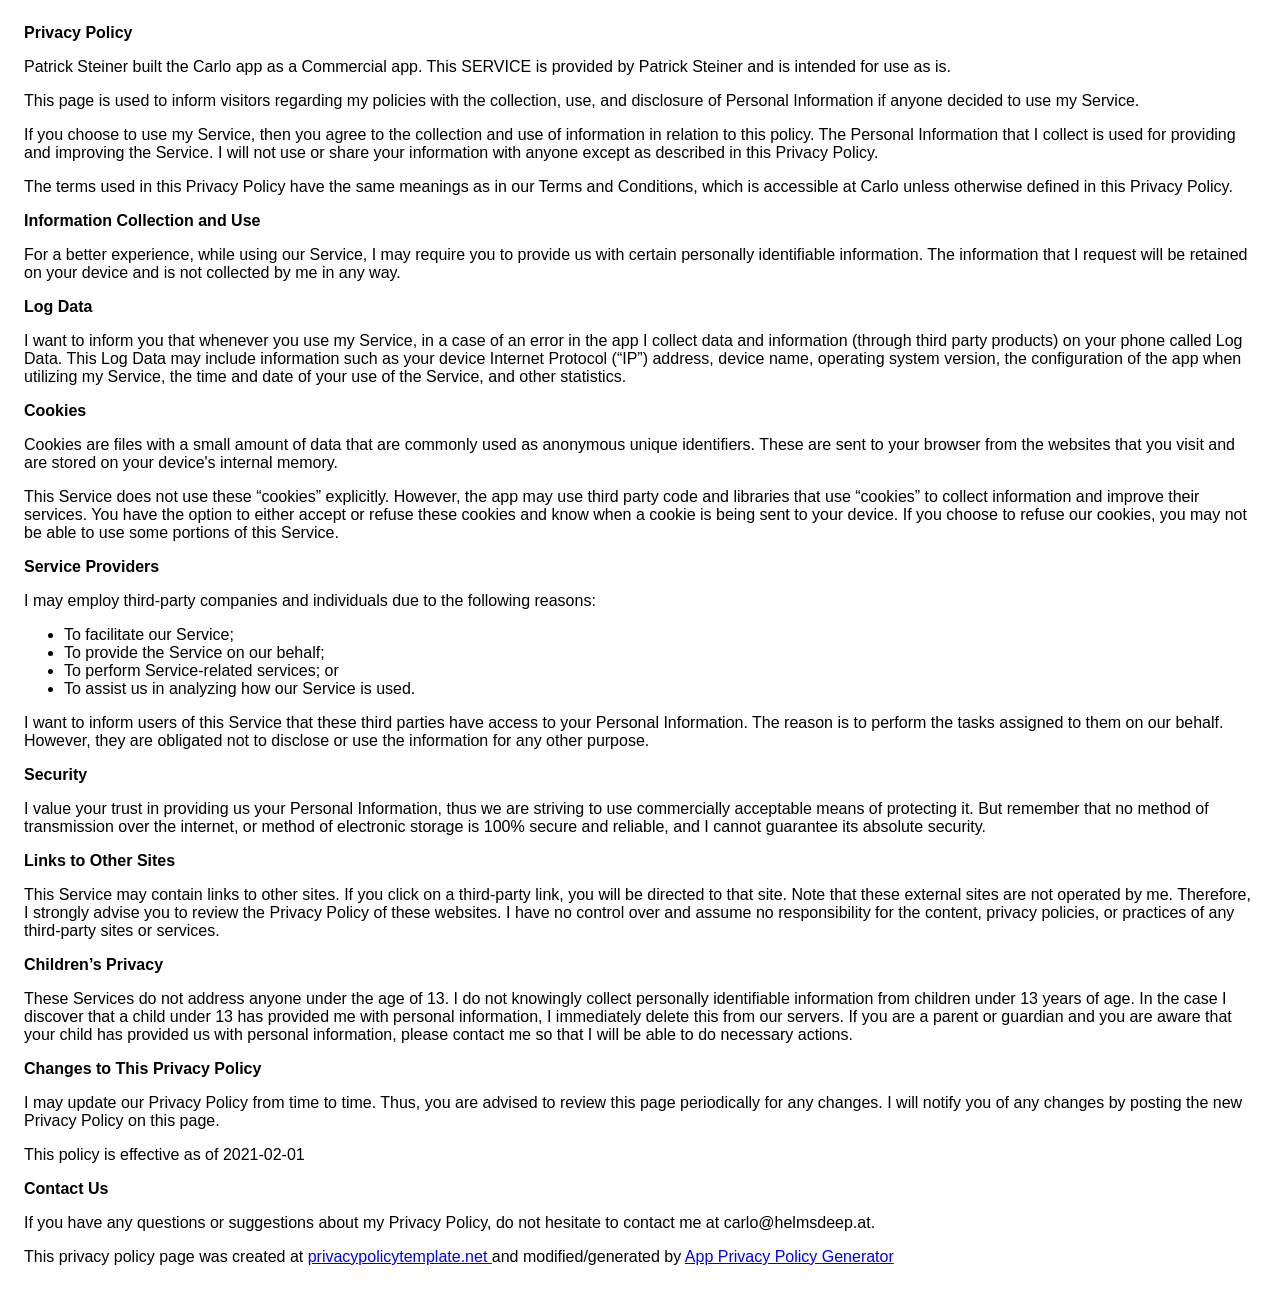
==== Website/privacy/carlo/index.html @ baf7d7be "Initial apps website" ====
<!DOCTYPE html>
    <html>
    <head>
      <meta charset='utf-8'>
      <meta name='viewport' content='width=device-width'>
      <title>Privacy Policy</title>
      <style> body { font-family: 'Helvetica Neue', Helvetica, Arial, sans-serif; padding:1em; } </style>
    </head>
    <body>
    <strong>Privacy Policy</strong> <p>
                  Patrick Steiner built the Carlo app as
                  a Commercial app. This SERVICE is provided by
                  Patrick Steiner  and is intended for use as
                  is.
                </p> <p>
                  This page is used to inform visitors regarding my
                  policies with the collection, use, and disclosure of Personal
                  Information if anyone decided to use my Service.
                </p> <p>
                  If you choose to use my Service, then you agree to
                  the collection and use of information in relation to this
                  policy. The Personal Information that I collect is
                  used for providing and improving the Service. I will not use or share your information with
                  anyone except as described in this Privacy Policy.
                </p> <p>
                  The terms used in this Privacy Policy have the same meanings
                  as in our Terms and Conditions, which is accessible at
                  Carlo unless otherwise defined in this Privacy Policy.
                </p> <p><strong>Information Collection and Use</strong></p> <p>
                  For a better experience, while using our Service, I
                  may require you to provide us with certain personally
                  identifiable information. The information that
                  I request will be retained on your device and is not collected by me in any way.
                </p> <!----> <p><strong>Log Data</strong></p> <p>
                  I want to inform you that whenever you
                  use my Service, in a case of an error in the app
                  I collect data and information (through third party
                  products) on your phone called Log Data. This Log Data may
                  include information such as your device Internet Protocol
                  (“IP”) address, device name, operating system version, the
                  configuration of the app when utilizing my Service,
                  the time and date of your use of the Service, and other
                  statistics.
                </p> <p><strong>Cookies</strong></p> <p>
                  Cookies are files with a small amount of data that are
                  commonly used as anonymous unique identifiers. These are sent
                  to your browser from the websites that you visit and are
                  stored on your device's internal memory.
                </p> <p>
                  This Service does not use these “cookies” explicitly. However,
                  the app may use third party code and libraries that use
                  “cookies” to collect information and improve their services.
                  You have the option to either accept or refuse these cookies
                  and know when a cookie is being sent to your device. If you
                  choose to refuse our cookies, you may not be able to use some
                  portions of this Service.
                </p> <p><strong>Service Providers</strong></p> <p>
                  I may employ third-party companies and
                  individuals due to the following reasons:
                </p> <ul><li>To facilitate our Service;</li> <li>To provide the Service on our behalf;</li> <li>To perform Service-related services; or</li> <li>To assist us in analyzing how our Service is used.</li></ul> <p>
                  I want to inform users of this Service
                  that these third parties have access to your Personal
                  Information. The reason is to perform the tasks assigned to
                  them on our behalf. However, they are obligated not to
                  disclose or use the information for any other purpose.
                </p> <p><strong>Security</strong></p> <p>
                  I value your trust in providing us your
                  Personal Information, thus we are striving to use commercially
                  acceptable means of protecting it. But remember that no method
                  of transmission over the internet, or method of electronic
                  storage is 100% secure and reliable, and I cannot
                  guarantee its absolute security.
                </p> <p><strong>Links to Other Sites</strong></p> <p>
                  This Service may contain links to other sites. If you click on
                  a third-party link, you will be directed to that site. Note
                  that these external sites are not operated by me.
                  Therefore, I strongly advise you to review the
                  Privacy Policy of these websites. I have
                  no control over and assume no responsibility for the content,
                  privacy policies, or practices of any third-party sites or
                  services.
                </p> <p><strong>Children’s Privacy</strong></p> <p>
                  These Services do not address anyone under the age of 13.
                  I do not knowingly collect personally
                  identifiable information from children under 13 years of age. In the case
                  I discover that a child under 13 has provided
                  me with personal information, I immediately
                  delete this from our servers. If you are a parent or guardian
                  and you are aware that your child has provided us with
                  personal information, please contact me so that
                  I will be able to do necessary actions.
                </p> <p><strong>Changes to This Privacy Policy</strong></p> <p>
                  I may update our Privacy Policy from
                  time to time. Thus, you are advised to review this page
                  periodically for any changes. I will
                  notify you of any changes by posting the new Privacy Policy on
                  this page.
                </p> <p>This policy is effective as of 2021-02-01</p> <p><strong>Contact Us</strong></p> <p>
                  If you have any questions or suggestions about my
                  Privacy Policy, do not hesitate to contact me at carlo@helmsdeep.at.
                </p> <p>This privacy policy page was created at <a href="https://privacypolicytemplate.net" target="_blank" rel="noopener noreferrer">privacypolicytemplate.net </a>and modified/generated by <a href="https://app-privacy-policy-generator.nisrulz.com/" target="_blank" rel="noopener noreferrer">App Privacy Policy Generator</a></p>
    </body>
    </html>
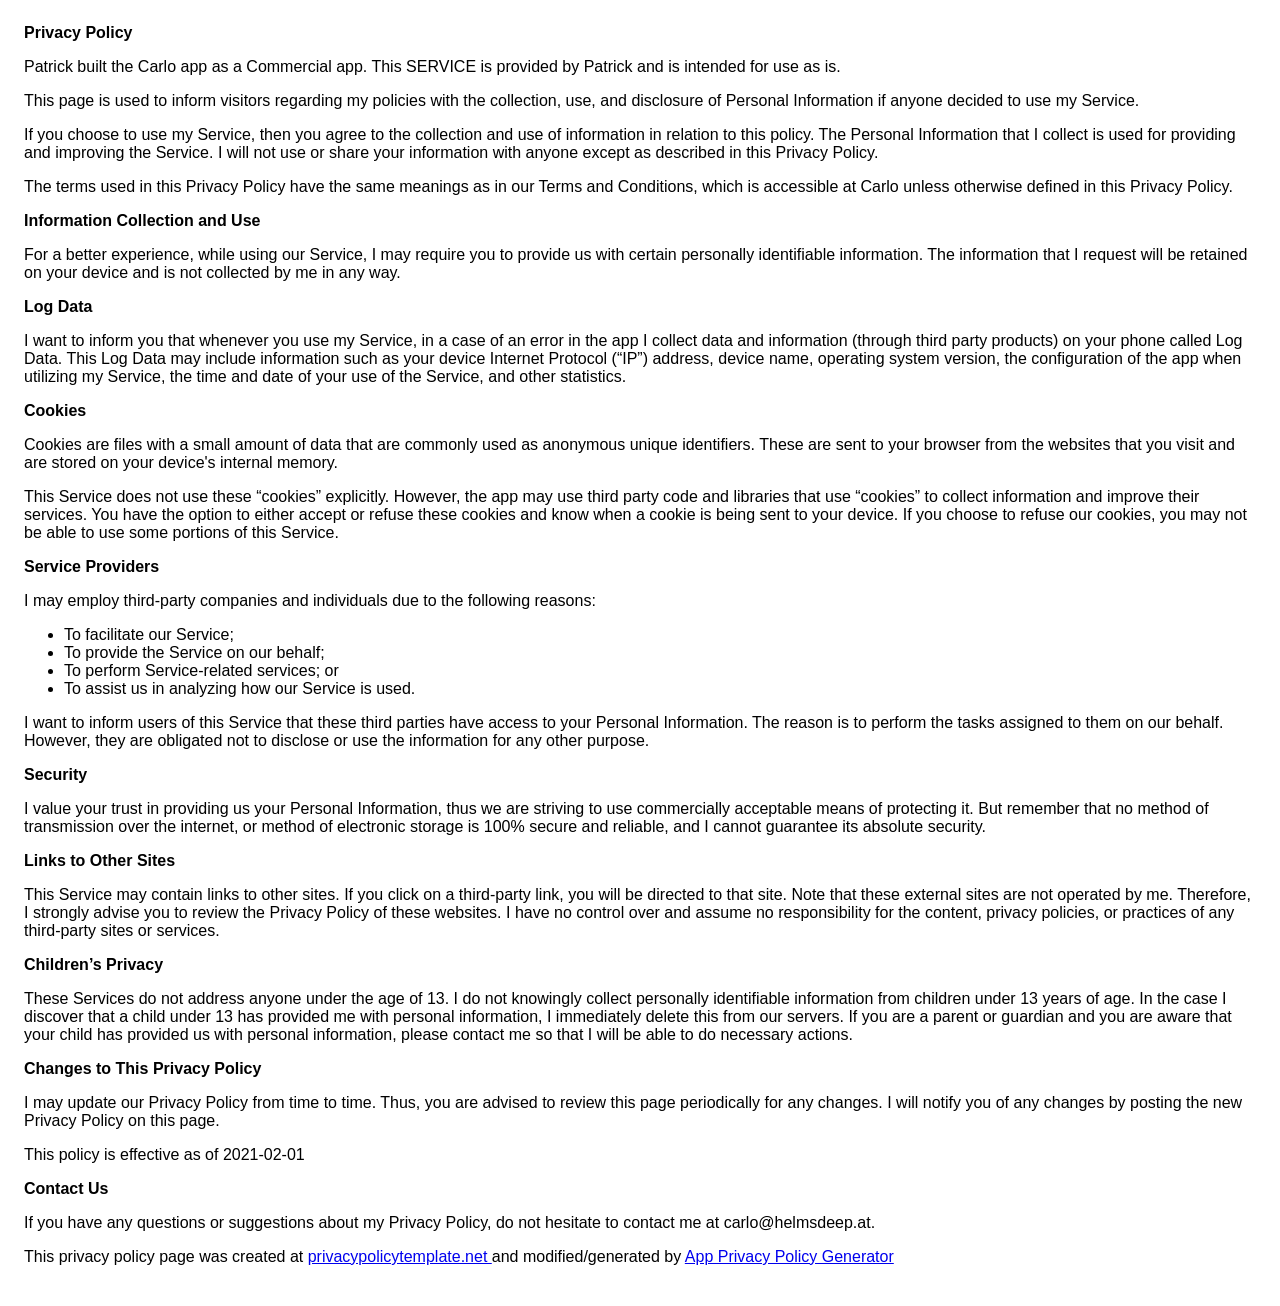
==== commit d24fdda7: "Simplify project wording" ====
--- a/Website/privacy/carlo/index.html
+++ b/Website/privacy/carlo/index.html
@@ -8,9 +8,9 @@
     </head>
     <body>
     <strong>Privacy Policy</strong> <p>
-                  Patrick Steiner built the Carlo app as
+                  Patrick built the Carlo app as
                   a Commercial app. This SERVICE is provided by
-                  Patrick Steiner  and is intended for use as
+                  Patrick and is intended for use as
                   is.
                 </p> <p>
                   This page is used to inform visitors regarding my
@@ -101,4 +101,3 @@
                 </p> <p>This privacy policy page was created at <a href="https://privacypolicytemplate.net" target="_blank" rel="noopener noreferrer">privacypolicytemplate.net </a>and modified/generated by <a href="https://app-privacy-policy-generator.nisrulz.com/" target="_blank" rel="noopener noreferrer">App Privacy Policy Generator</a></p>
     </body>
     </html>
-      
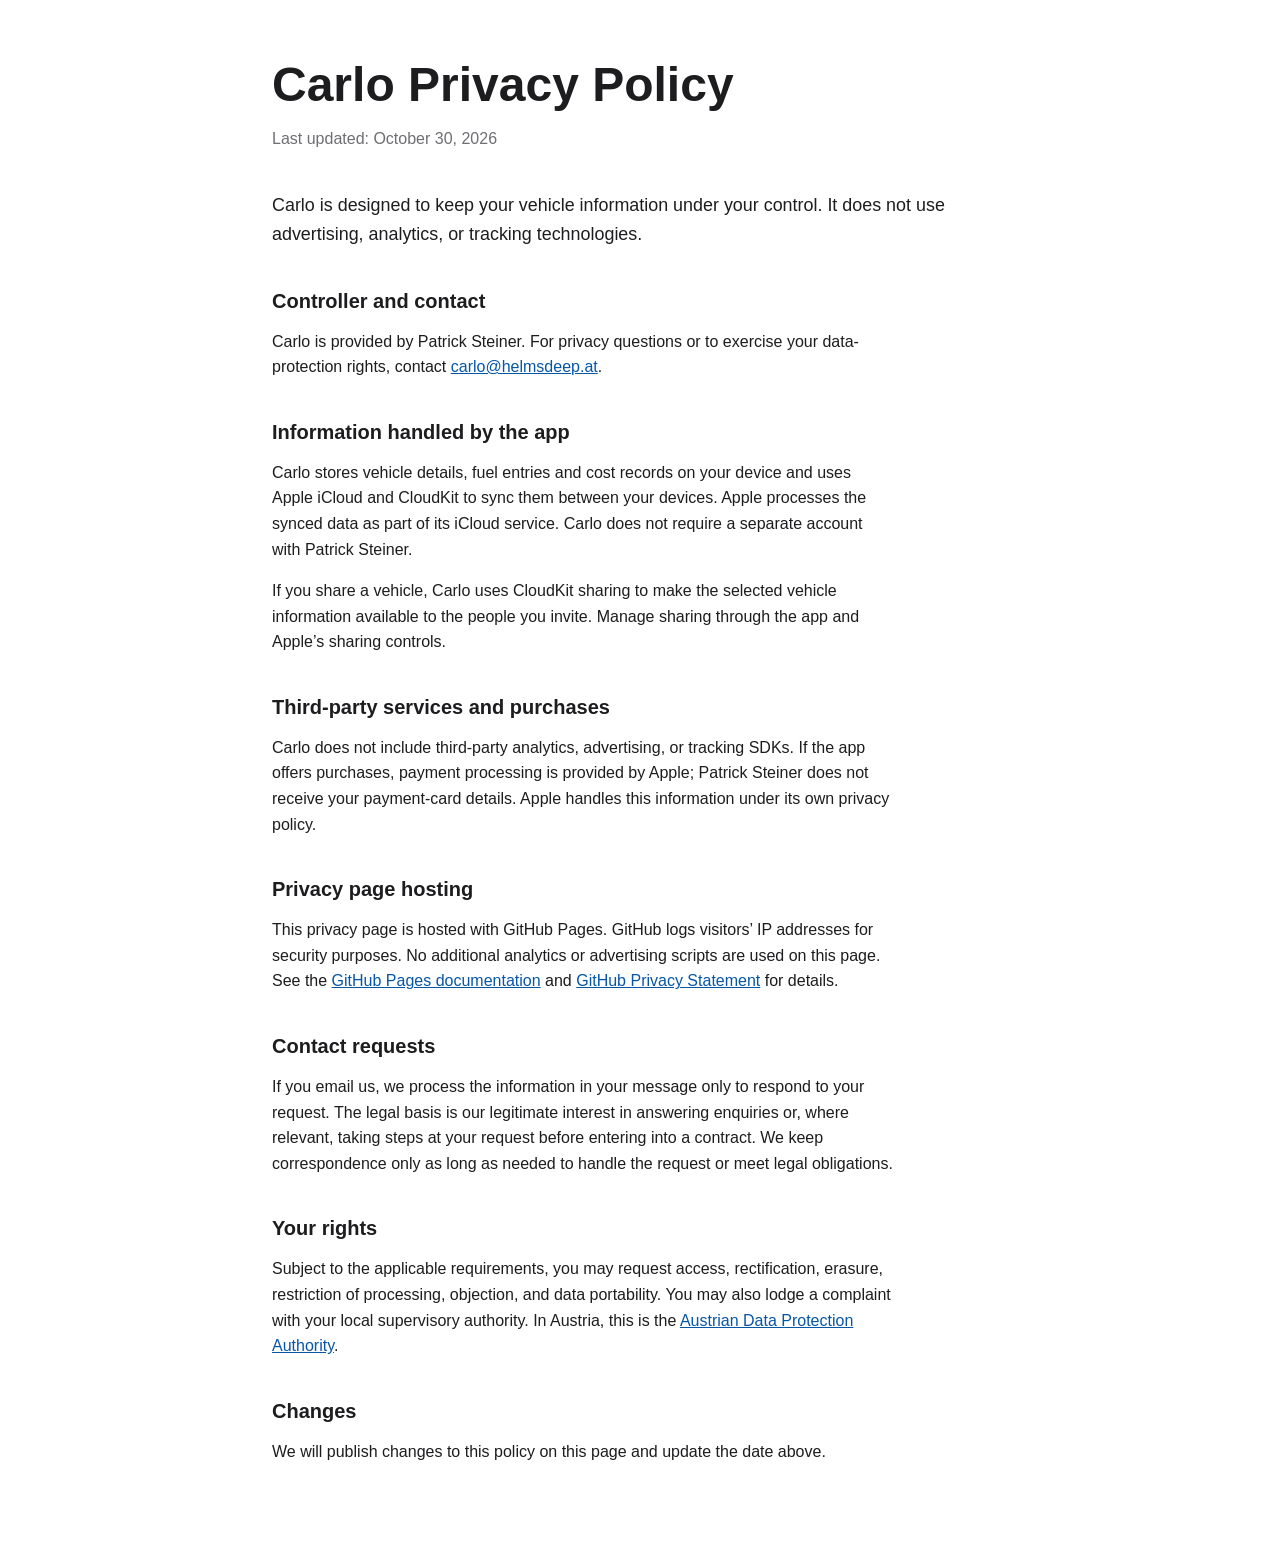
==== commit 1fd81a44: "Update app privacy policies" ====
--- a/Website/privacy/carlo/index.html
+++ b/Website/privacy/carlo/index.html
@@ -1,103 +1,39 @@
-<!DOCTYPE html>
-    <html>
-    <head>
-      <meta charset='utf-8'>
-      <meta name='viewport' content='width=device-width'>
-      <title>Privacy Policy</title>
-      <style> body { font-family: 'Helvetica Neue', Helvetica, Arial, sans-serif; padding:1em; } </style>
-    </head>
-    <body>
-    <strong>Privacy Policy</strong> <p>
-                  Patrick built the Carlo app as
-                  a Commercial app. This SERVICE is provided by
-                  Patrick and is intended for use as
-                  is.
-                </p> <p>
-                  This page is used to inform visitors regarding my
-                  policies with the collection, use, and disclosure of Personal
-                  Information if anyone decided to use my Service.
-                </p> <p>
-                  If you choose to use my Service, then you agree to
-                  the collection and use of information in relation to this
-                  policy. The Personal Information that I collect is
-                  used for providing and improving the Service. I will not use or share your information with
-                  anyone except as described in this Privacy Policy.
-                </p> <p>
-                  The terms used in this Privacy Policy have the same meanings
-                  as in our Terms and Conditions, which is accessible at
-                  Carlo unless otherwise defined in this Privacy Policy.
-                </p> <p><strong>Information Collection and Use</strong></p> <p>
-                  For a better experience, while using our Service, I
-                  may require you to provide us with certain personally
-                  identifiable information. The information that
-                  I request will be retained on your device and is not collected by me in any way.
-                </p> <!----> <p><strong>Log Data</strong></p> <p>
-                  I want to inform you that whenever you
-                  use my Service, in a case of an error in the app
-                  I collect data and information (through third party
-                  products) on your phone called Log Data. This Log Data may
-                  include information such as your device Internet Protocol
-                  (“IP”) address, device name, operating system version, the
-                  configuration of the app when utilizing my Service,
-                  the time and date of your use of the Service, and other
-                  statistics.
-                </p> <p><strong>Cookies</strong></p> <p>
-                  Cookies are files with a small amount of data that are
-                  commonly used as anonymous unique identifiers. These are sent
-                  to your browser from the websites that you visit and are
-                  stored on your device's internal memory.
-                </p> <p>
-                  This Service does not use these “cookies” explicitly. However,
-                  the app may use third party code and libraries that use
-                  “cookies” to collect information and improve their services.
-                  You have the option to either accept or refuse these cookies
-                  and know when a cookie is being sent to your device. If you
-                  choose to refuse our cookies, you may not be able to use some
-                  portions of this Service.
-                </p> <p><strong>Service Providers</strong></p> <p>
-                  I may employ third-party companies and
-                  individuals due to the following reasons:
-                </p> <ul><li>To facilitate our Service;</li> <li>To provide the Service on our behalf;</li> <li>To perform Service-related services; or</li> <li>To assist us in analyzing how our Service is used.</li></ul> <p>
-                  I want to inform users of this Service
-                  that these third parties have access to your Personal
-                  Information. The reason is to perform the tasks assigned to
-                  them on our behalf. However, they are obligated not to
-                  disclose or use the information for any other purpose.
-                </p> <p><strong>Security</strong></p> <p>
-                  I value your trust in providing us your
-                  Personal Information, thus we are striving to use commercially
-                  acceptable means of protecting it. But remember that no method
-                  of transmission over the internet, or method of electronic
-                  storage is 100% secure and reliable, and I cannot
-                  guarantee its absolute security.
-                </p> <p><strong>Links to Other Sites</strong></p> <p>
-                  This Service may contain links to other sites. If you click on
-                  a third-party link, you will be directed to that site. Note
-                  that these external sites are not operated by me.
-                  Therefore, I strongly advise you to review the
-                  Privacy Policy of these websites. I have
-                  no control over and assume no responsibility for the content,
-                  privacy policies, or practices of any third-party sites or
-                  services.
-                </p> <p><strong>Children’s Privacy</strong></p> <p>
-                  These Services do not address anyone under the age of 13.
-                  I do not knowingly collect personally
-                  identifiable information from children under 13 years of age. In the case
-                  I discover that a child under 13 has provided
-                  me with personal information, I immediately
-                  delete this from our servers. If you are a parent or guardian
-                  and you are aware that your child has provided us with
-                  personal information, please contact me so that
-                  I will be able to do necessary actions.
-                </p> <p><strong>Changes to This Privacy Policy</strong></p> <p>
-                  I may update our Privacy Policy from
-                  time to time. Thus, you are advised to review this page
-                  periodically for any changes. I will
-                  notify you of any changes by posting the new Privacy Policy on
-                  this page.
-                </p> <p>This policy is effective as of 2021-02-01</p> <p><strong>Contact Us</strong></p> <p>
-                  If you have any questions or suggestions about my
-                  Privacy Policy, do not hesitate to contact me at carlo@helmsdeep.at.
-                </p> <p>This privacy policy page was created at <a href="https://privacypolicytemplate.net" target="_blank" rel="noopener noreferrer">privacypolicytemplate.net </a>and modified/generated by <a href="https://app-privacy-policy-generator.nisrulz.com/" target="_blank" rel="noopener noreferrer">App Privacy Policy Generator</a></p>
-    </body>
-    </html>
+<!doctype html>
+<html lang="en">
+  <head>
+    <meta charset="utf-8">
+    <meta name="viewport" content="width=device-width, initial-scale=1">
+    <meta name="description" content="Privacy policy for Carlo.">
+    <title>Carlo Privacy Policy</title>
+    <link rel="stylesheet" href="../privacy.css">
+  </head>
+  <body>
+    <main>
+      <h1>Carlo Privacy Policy</h1>
+      <p class="meta">Last updated: October 30, 2026</p>
+      <p class="summary">Carlo is designed to keep your vehicle information under your control. It does not use advertising, analytics, or tracking technologies.</p>
+
+      <h2>Controller and contact</h2>
+      <p>Carlo is provided by Patrick Steiner. For privacy questions or to exercise your data-protection rights, contact <a href="mailto:carlo@helmsdeep.at">carlo@helmsdeep.at</a>.</p>
+
+      <h2>Information handled by the app</h2>
+      <p>Carlo stores vehicle details, fuel entries and cost records on your device and uses Apple iCloud and CloudKit to sync them between your devices. Apple processes the synced data as part of its iCloud service. Carlo does not require a separate account with Patrick Steiner.</p>
+      <p>If you share a vehicle, Carlo uses CloudKit sharing to make the selected vehicle information available to the people you invite. Manage sharing through the app and Apple’s sharing controls.</p>
+
+      <h2>Third-party services and purchases</h2>
+      <p>Carlo does not include third-party analytics, advertising, or tracking SDKs. If the app offers purchases, payment processing is provided by Apple; Patrick Steiner does not receive your payment-card details. Apple handles this information under its own privacy policy.</p>
+
+      <h2>Privacy page hosting</h2>
+      <p>This privacy page is hosted with GitHub Pages. GitHub logs visitors’ IP addresses for security purposes. No additional analytics or advertising scripts are used on this page. See the <a href="https://docs.github.com/en/pages/getting-started-with-github-pages/what-is-github-pages">GitHub Pages documentation</a> and <a href="https://docs.github.com/en/site-policy/privacy-policies/github-general-privacy-statement">GitHub Privacy Statement</a> for details.</p>
+
+      <h2>Contact requests</h2>
+      <p>If you email us, we process the information in your message only to respond to your request. The legal basis is our legitimate interest in answering enquiries or, where relevant, taking steps at your request before entering into a contract. We keep correspondence only as long as needed to handle the request or meet legal obligations.</p>
+
+      <h2>Your rights</h2>
+      <p>Subject to the applicable requirements, you may request access, rectification, erasure, restriction of processing, objection, and data portability. You may also lodge a complaint with your local supervisory authority. In Austria, this is the <a href="https://dsb.gv.at/eingabe-an-die-dsb/beschwerde">Austrian Data Protection Authority</a>.</p>
+
+      <h2>Changes</h2>
+      <p>We will publish changes to this policy on this page and update the date above.</p>
+    </main>
+  </body>
+</html>
--- a/Website/privacy/privacy.css
+++ b/Website/privacy/privacy.css
@@ -0,0 +1,29 @@
+:root {
+  color-scheme: light;
+  font-family: -apple-system, BlinkMacSystemFont, "Segoe UI", sans-serif;
+  color: #1d1d1f;
+  background: #fff;
+}
+
+* { box-sizing: border-box; }
+
+body {
+  margin: 0;
+  line-height: 1.6;
+}
+
+main {
+  width: min(100% - 2rem, 46rem);
+  margin: 0 auto;
+  padding: 3.5rem 0 4rem;
+}
+
+h1, h2 { line-height: 1.2; }
+
+h1 { margin: 0; font-size: clamp(2rem, 6vw, 3rem); }
+h2 { margin: 2.5rem 0 .75rem; font-size: 1.25rem; }
+p, li { max-width: 70ch; }
+a { color: #0656a8; }
+
+.meta { margin: .75rem 0 2.5rem; color: #6e6e73; }
+.summary { font-size: 1.12rem; }
